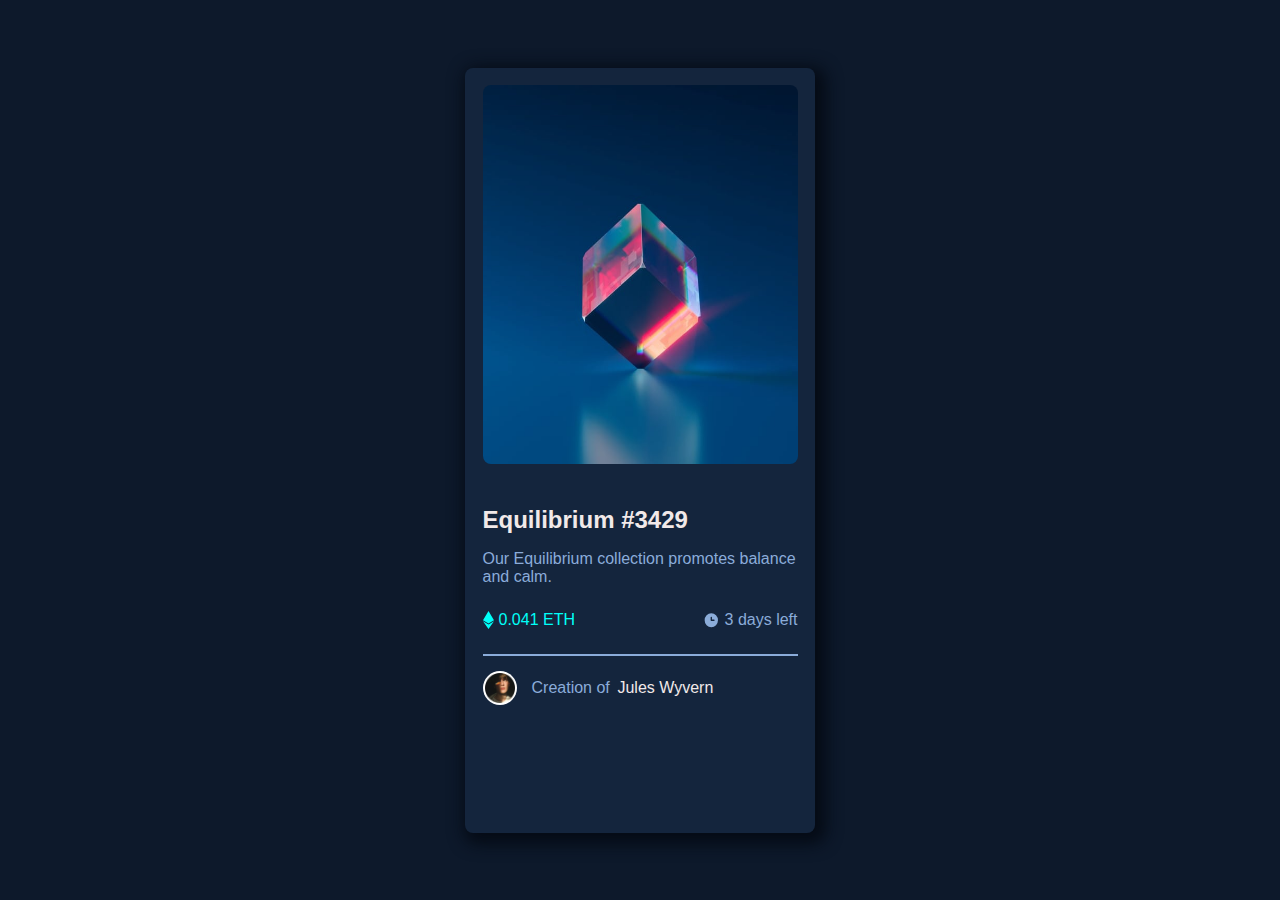
==== nft-preview-card-component-main/index.html @ b78afb7e "nft" ====
<!DOCTYPE html>
<html lang="en">
<head>
  <meta charset="UTF-8">
  <meta name="viewport" content="width=device-width, initial-scale=1.0"> <!-- displays site properly based on user's device -->

  <link rel="icon" type="image/png" sizes="32x32" href="./images/favicon-32x32.png">
  <link rel="stylesheet" href="styles.css">
  
  <title>Frontend Mentor | NFT preview card component</title>

  <!-- Feel free to remove these styles or customise in your own stylesheet 👍 -->
</head>
<body>
  <div class="wrapper">
    <section class="img-section">
      <img src="./images/image-equilibrium.jpg" alt="">
      <section class="transition-img">
        <svg width="48" height="48" xmlns="http://www.w3.org/2000/svg"><g fill="none" fill-rule="evenodd"><path d="M0 0h48v48H0z"/>
          <path d="M24 9C14 9 5.46 15.22 2 24c3.46 8.78 12 15 22 15 10.01 0 18.54-6.22 22-15-3.46-8.78-11.99-15-22-15Zm0 25c-5.52 
          0-10-4.48-10-10s4.48-10 10-10 10 4.48 10 10-4.48 10-10 10Zm0-16c-3.31 0-6 2.69-6 6s2.69 6 6 6 6-2.69 6-6-2.69-6-6-6Z" fill="#FFF" fill-rule="nonzero"/></g></svg>
      </section>
    </section>
    <section class="description">
      <div class="writeup">
        <h2>Equilibrium #3429</h2>
        <p> Our Equilibrium collection promotes balance and calm.</p>
      </div>
      <div class="svg-div">
        <div class="eth-div">
          <img src="./images/icon-ethereum.svg" alt="">
          <p> 0.041 ETH</p>
        </div>
        <div class="time-div">
          <img src="./images/icon-clock.svg" alt="">
          <p>3 days left</p>
        </div>
      </div>
      <hr class="line">
      <div class="created-section">
        <div class="avatar">
          <img src="./images/image-avatar.png" alt="">
        </div>
        <p>Creation of &thinsp; <span>Jules Wyvern</span></p>
      </div>
    </section>
  </div>
</body>
</html>
---- nft-preview-card-component-main/styles.css ----
*{
    box-sizing: border-box;
    margin: 0;
    padding: 0;
}

body{
    background-color:hsl(217, 54%, 11%);
    display: flex;
    flex-direction: column;
    justify-content: center;
    align-items: center;
    height: 100vh;
    font-family: sans-serif;
}

.wrapper{
    position: relative;
    height: 85%;
    width: max(20%, 350px);
    border-radius: 8px;
    box-shadow: 5px 5px 16px 6px hsl(215, 63%, 5%);
    background-color:hsl(216, 50%, 16%);
    overflow: hidden;
}

.img-section{
    position: relative;
    height: 55%;  
}

.img-section img{
    height: 90%;
    width: 90%;
    margin: 5%;
    border-radius: 8px;
}
.img-section::after{
    content: "";
    width: 90%;
    height: 90%;
    position: absolute;
    
    top: 0;
    left: 0;

    opacity: 0;
}
.transition-img{
    position: absolute;
    height: 90%;
    width: 90%;
    top: 0;
    left: 0;
    display: flex;
    justify-content: center;
    align-items: center;
    background-color:rgba(0, 255, 247, 0.5);
    margin: 5%;
    border-radius: 8px;
    opacity: 0;
    transition: opacity 0.25s ease;
}

.transition-img:hover{
    opacity: 1;
}

.description{
    height: 45%;
    width: 90%;
    margin: 5%; 
}

.writeup h2{
    margin-bottom: 5%;
    color: rgb(241, 233, 233);
}
.writeup h2:hover{
    color: #00FFF8;
}
.writeup p,
.created-section p{
    display: flex;
    align-items: center;
    color: hsl(215, 51%, 70%);
}
.created-section p{
    padding-left: 15px;
}

.created-section{
    display: flex;
    float: left;
    margin-top: 15px;
}

.created-section img{
    height: 30px;
    width: 30px;
}

.svg-div{
    display: flex;
    justify-content: space-between;
    margin: 25px 0;
}

.eth-div,
.time-div{
    display: flex;
    float: left;
}

.eth-div p{
    color: #00FFF8;
    padding-left: 5px;
}

.time-div p{
    color: #8BACD9;
    padding-left: 5px;
}
span{
    color: rgb(241, 233, 233);
}

span:hover{
    color: #00FFF8;
}
hr.line{
    border: 1px solid hsl(215, 51%, 70%);;
}

.avatar{
    border-radius: 50%;
    background-color: white;
    padding: 2px;
}
.avatar img{
    display: flex;
    justify-content: center;
    align-items: center;
}
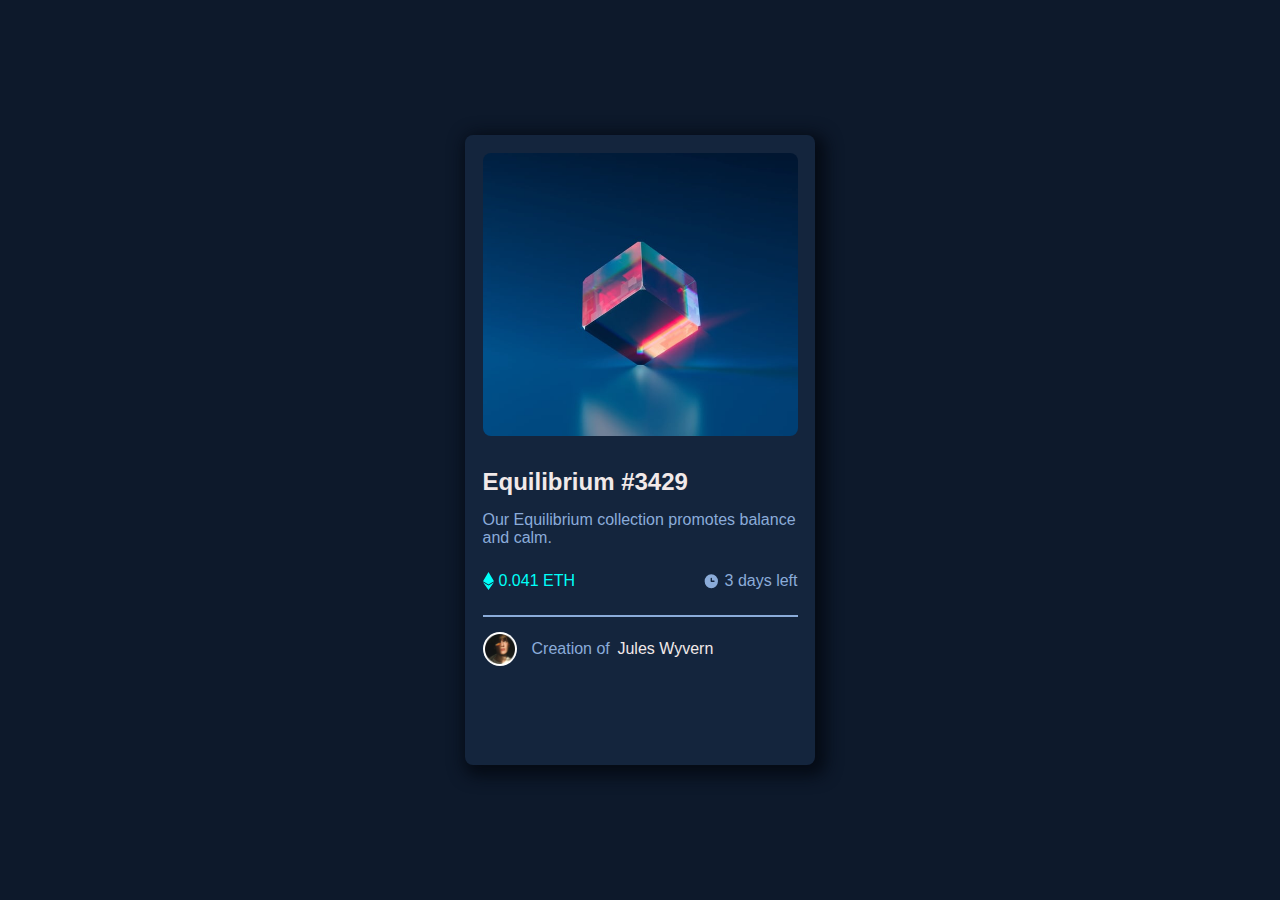
==== commit 2ba228ca: "Add files via upload" ====
--- a/nft-preview-card-component-main/index.html
+++ b/nft-preview-card-component-main/index.html
@@ -13,15 +13,15 @@
 </head>
 <body>
   <div class="wrapper">
-    <section class="img-section">
+    <div class="img-section">
       <img src="./images/image-equilibrium.jpg" alt="">
       <section class="transition-img">
         <svg width="48" height="48" xmlns="http://www.w3.org/2000/svg"><g fill="none" fill-rule="evenodd"><path d="M0 0h48v48H0z"/>
           <path d="M24 9C14 9 5.46 15.22 2 24c3.46 8.78 12 15 22 15 10.01 0 18.54-6.22 22-15-3.46-8.78-11.99-15-22-15Zm0 25c-5.52 
           0-10-4.48-10-10s4.48-10 10-10 10 4.48 10 10-4.48 10-10 10Zm0-16c-3.31 0-6 2.69-6 6s2.69 6 6 6 6-2.69 6-6-2.69-6-6-6Z" fill="#FFF" fill-rule="nonzero"/></g></svg>
       </section>
-    </section>
-    <section class="description">
+    </div>
+    <div class="description">
       <div class="writeup">
         <h2>Equilibrium #3429</h2>
         <p> Our Equilibrium collection promotes balance and calm.</p>
@@ -43,7 +43,7 @@
         </div>
         <p>Creation of &thinsp; <span>Jules Wyvern</span></p>
       </div>
-    </section>
+    </div>
   </div>
 </body>
 </html>--- a/nft-preview-card-component-main/styles.css
+++ b/nft-preview-card-component-main/styles.css
@@ -16,7 +16,7 @@
 
 .wrapper{
     position: relative;
-    height: 85%;
+    height: 70%;
     width: max(20%, 350px);
     border-radius: 8px;
     box-shadow: 5px 5px 16px 6px hsl(215, 63%, 5%);
@@ -26,7 +26,7 @@
 
 .img-section{
     position: relative;
-    height: 55%;  
+    height: 50%;  
 }
 
 .img-section img{
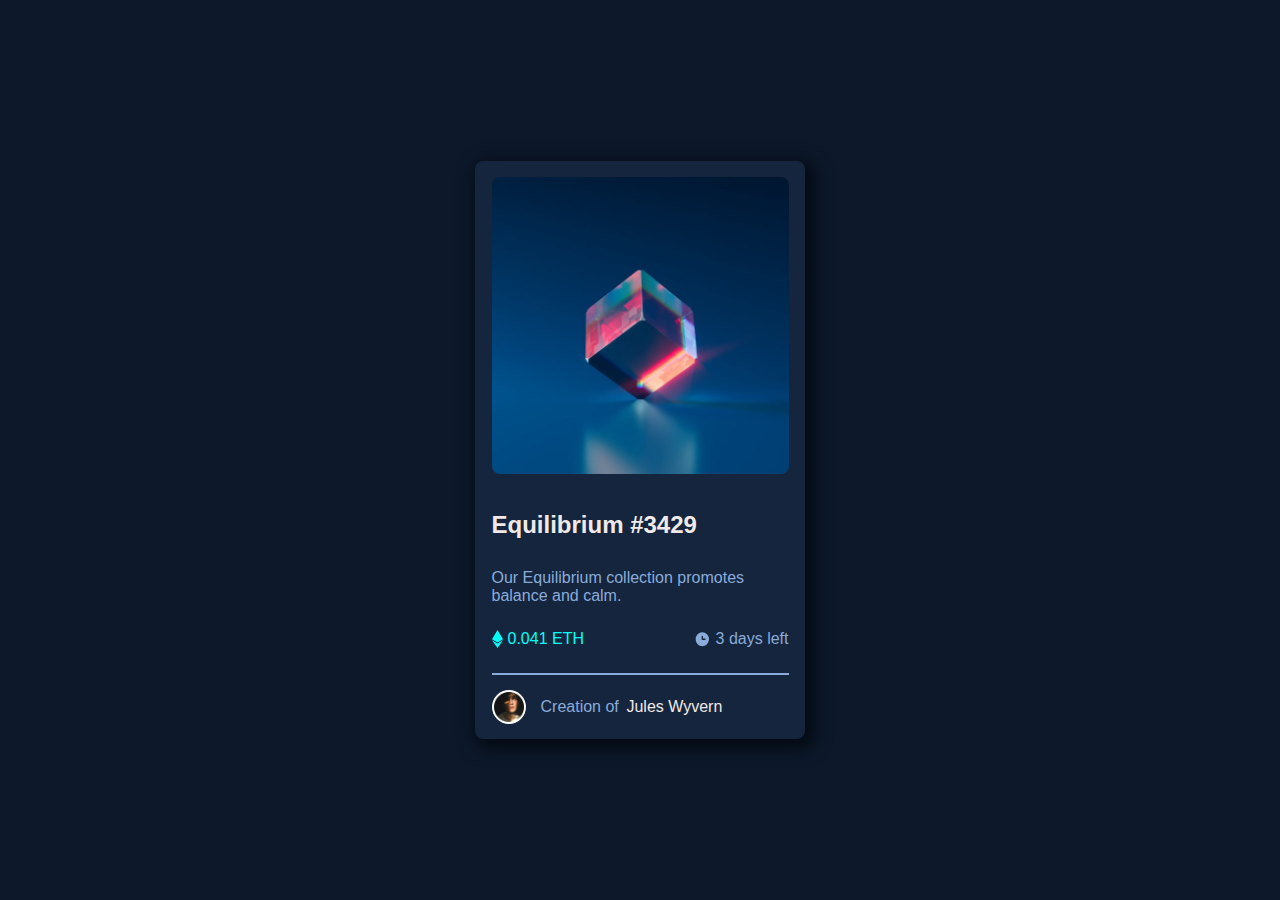
==== commit c87066d5: "update" ====
--- a/nft-preview-card-component-main/index.html
+++ b/nft-preview-card-component-main/index.html
@@ -16,14 +16,17 @@
     <div class="img-section">
       <img src="./images/image-equilibrium.jpg" alt="">
       <section class="transition-img">
-        <svg width="48" height="48" xmlns="http://www.w3.org/2000/svg"><g fill="none" fill-rule="evenodd"><path d="M0 0h48v48H0z"/>
-          <path d="M24 9C14 9 5.46 15.22 2 24c3.46 8.78 12 15 22 15 10.01 0 18.54-6.22 22-15-3.46-8.78-11.99-15-22-15Zm0 25c-5.52 
-          0-10-4.48-10-10s4.48-10 10-10 10 4.48 10 10-4.48 10-10 10Zm0-16c-3.31 0-6 2.69-6 6s2.69 6 6 6 6-2.69 6-6-2.69-6-6-6Z" fill="#FFF" fill-rule="nonzero"/></g></svg>
+        <a href="#">
+          <svg width="48" height="48" xmlns="http://www.w3.org/2000/svg"><g fill="none" fill-rule="evenodd"><path d="M0 0h48v48H0z"/>
+            <path d="M24 9C14 9 5.46 15.22 2 24c3.46 8.78 12 15 22 15 10.01 0 18.54-6.22 22-15-3.46-8.78-11.99-15-22-15Zm0 25c-5.52 
+            0-10-4.48-10-10s4.48-10 10-10 10 4.48 10 10-4.48 10-10 10Zm0-16c-3.31 0-6 2.69-6 6s2.69 6 6 6 6-2.69 6-6-2.69-6-6-6Z" fill="#FFF" fill-rule="nonzero"/></g></svg>
+        </a>
+        
       </section>
     </div>
     <div class="description">
       <div class="writeup">
-        <h2>Equilibrium #3429</h2>
+        <a href="#"><h2>Equilibrium #3429</h2></a>
         <p> Our Equilibrium collection promotes balance and calm.</p>
       </div>
       <div class="svg-div">
@@ -41,7 +44,7 @@
         <div class="avatar">
           <img src="./images/image-avatar.png" alt="">
         </div>
-        <p>Creation of &thinsp; <span>Jules Wyvern</span></p>
+        <p>Creation of &thinsp; <a href="">Jules Wyvern</a></p>
       </div>
     </div>
   </div>
--- a/nft-preview-card-component-main/styles.css
+++ b/nft-preview-card-component-main/styles.css
@@ -16,17 +16,17 @@
 
 .wrapper{
     position: relative;
-    height: 70%;
-    width: max(20%, 350px);
+    height: auto;
+    width: 330px;
+    margin: 10% 0;
     border-radius: 8px;
     box-shadow: 5px 5px 16px 6px hsl(215, 63%, 5%);
     background-color:hsl(216, 50%, 16%);
-    overflow: hidden;
 }
 
 .img-section{
     position: relative;
-    height: 50%;  
+    height: auto;  
 }
 
 .img-section img{
@@ -35,18 +35,8 @@
     margin: 5%;
     border-radius: 8px;
 }
-.img-section::after{
-    content: "";
-    width: 90%;
-    height: 90%;
-    position: absolute;
-    
-    top: 0;
-    left: 0;
 
-    opacity: 0;
-}
-.transition-img{
+.transition-img a{
     position: absolute;
     height: 90%;
     width: 90%;
@@ -62,21 +52,25 @@
     transition: opacity 0.25s ease;
 }
 
-.transition-img:hover{
+.transition-img a:hover{
     opacity: 1;
 }
 
 .description{
-    height: 45%;
+    height: auto;
     width: 90%;
     margin: 5%; 
 }
 
-.writeup h2{
-    margin-bottom: 5%;
+.writeup p{
+    margin-top: 10%;
+}
+.writeup a{
+    margin-bottom: 10%;
     color: rgb(241, 233, 233);
+    text-decoration: none;
 }
-.writeup h2:hover{
+.writeup a:hover{
     color: #00FFF8;
 }
 .writeup p,
@@ -92,7 +86,7 @@
 .created-section{
     display: flex;
     float: left;
-    margin-top: 15px;
+    margin: 15px 0;
 }
 
 .created-section img{
@@ -121,11 +115,12 @@
     color: #8BACD9;
     padding-left: 5px;
 }
-span{
+.created-section a{
     color: rgb(241, 233, 233);
+    text-decoration: none;
 }
 
-span:hover{
+.created-section a:hover{
     color: #00FFF8;
 }
 hr.line{
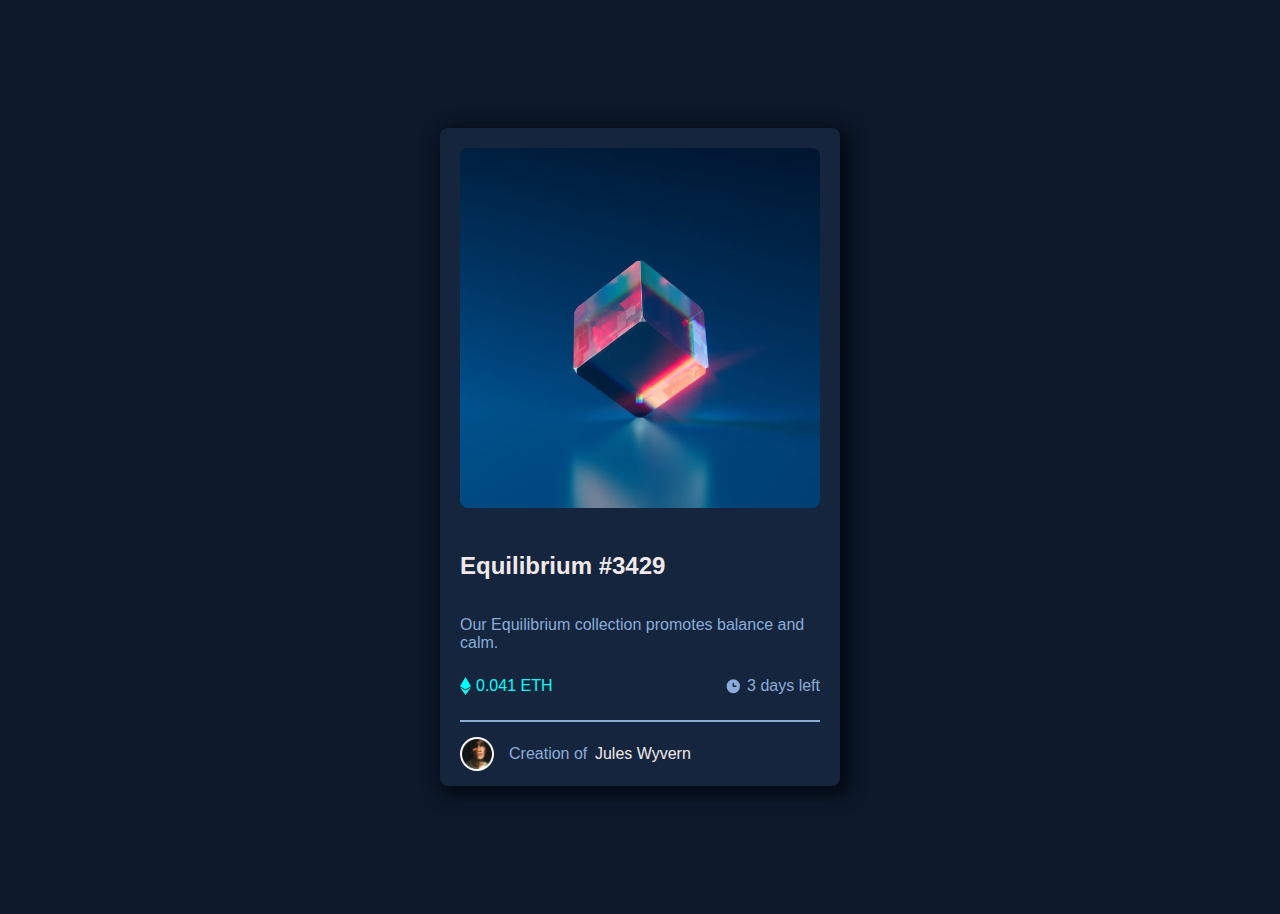
==== commit da0d9a47: "updated" ====
--- a/nft-preview-card-component-main/index.html
+++ b/nft-preview-card-component-main/index.html
@@ -15,14 +15,13 @@
   <div class="wrapper">
     <div class="img-section">
       <img src="./images/image-equilibrium.jpg" alt="">
-      <section class="transition-img">
+      <div class="transition-img">
         <a href="#">
           <svg width="48" height="48" xmlns="http://www.w3.org/2000/svg"><g fill="none" fill-rule="evenodd"><path d="M0 0h48v48H0z"/>
             <path d="M24 9C14 9 5.46 15.22 2 24c3.46 8.78 12 15 22 15 10.01 0 18.54-6.22 22-15-3.46-8.78-11.99-15-22-15Zm0 25c-5.52 
             0-10-4.48-10-10s4.48-10 10-10 10 4.48 10 10-4.48 10-10 10Zm0-16c-3.31 0-6 2.69-6 6s2.69 6 6 6 6-2.69 6-6-2.69-6-6-6Z" fill="#FFF" fill-rule="nonzero"/></g></svg>
         </a>
-        
-      </section>
+      </div>
     </div>
     <div class="description">
       <div class="writeup">
--- a/nft-preview-card-component-main/styles.css
+++ b/nft-preview-card-component-main/styles.css
@@ -10,14 +10,12 @@
     flex-direction: column;
     justify-content: center;
     align-items: center;
-    height: 100vh;
     font-family: sans-serif;
 }
 
 .wrapper{
     position: relative;
-    height: auto;
-    width: 330px;
+    width: 400px;
     margin: 10% 0;
     border-radius: 8px;
     box-shadow: 5px 5px 16px 6px hsl(215, 63%, 5%);
@@ -25,8 +23,7 @@
 }
 
 .img-section{
-    position: relative;
-    height: auto;  
+    position: relative;  
 }
 
 .img-section img{
@@ -57,7 +54,6 @@
 }
 
 .description{
-    height: auto;
     width: 90%;
     margin: 5%; 
 }
